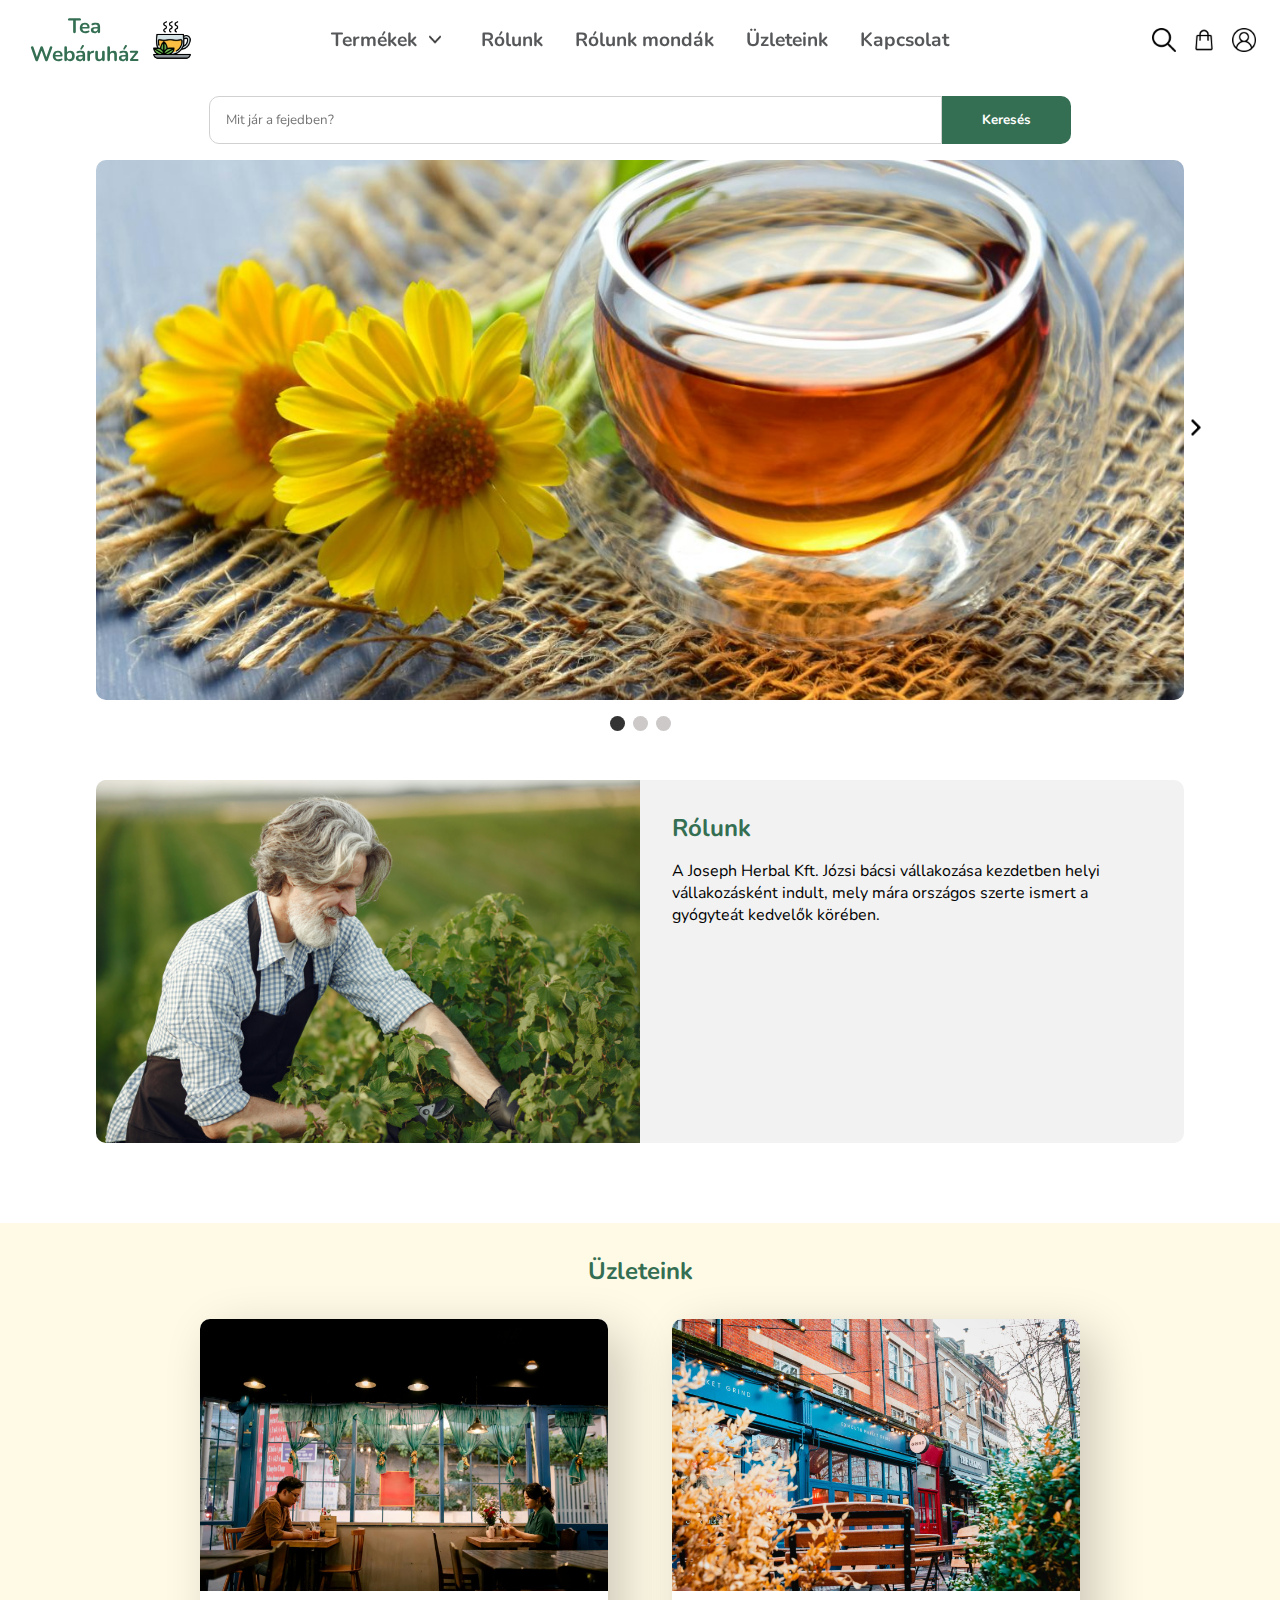
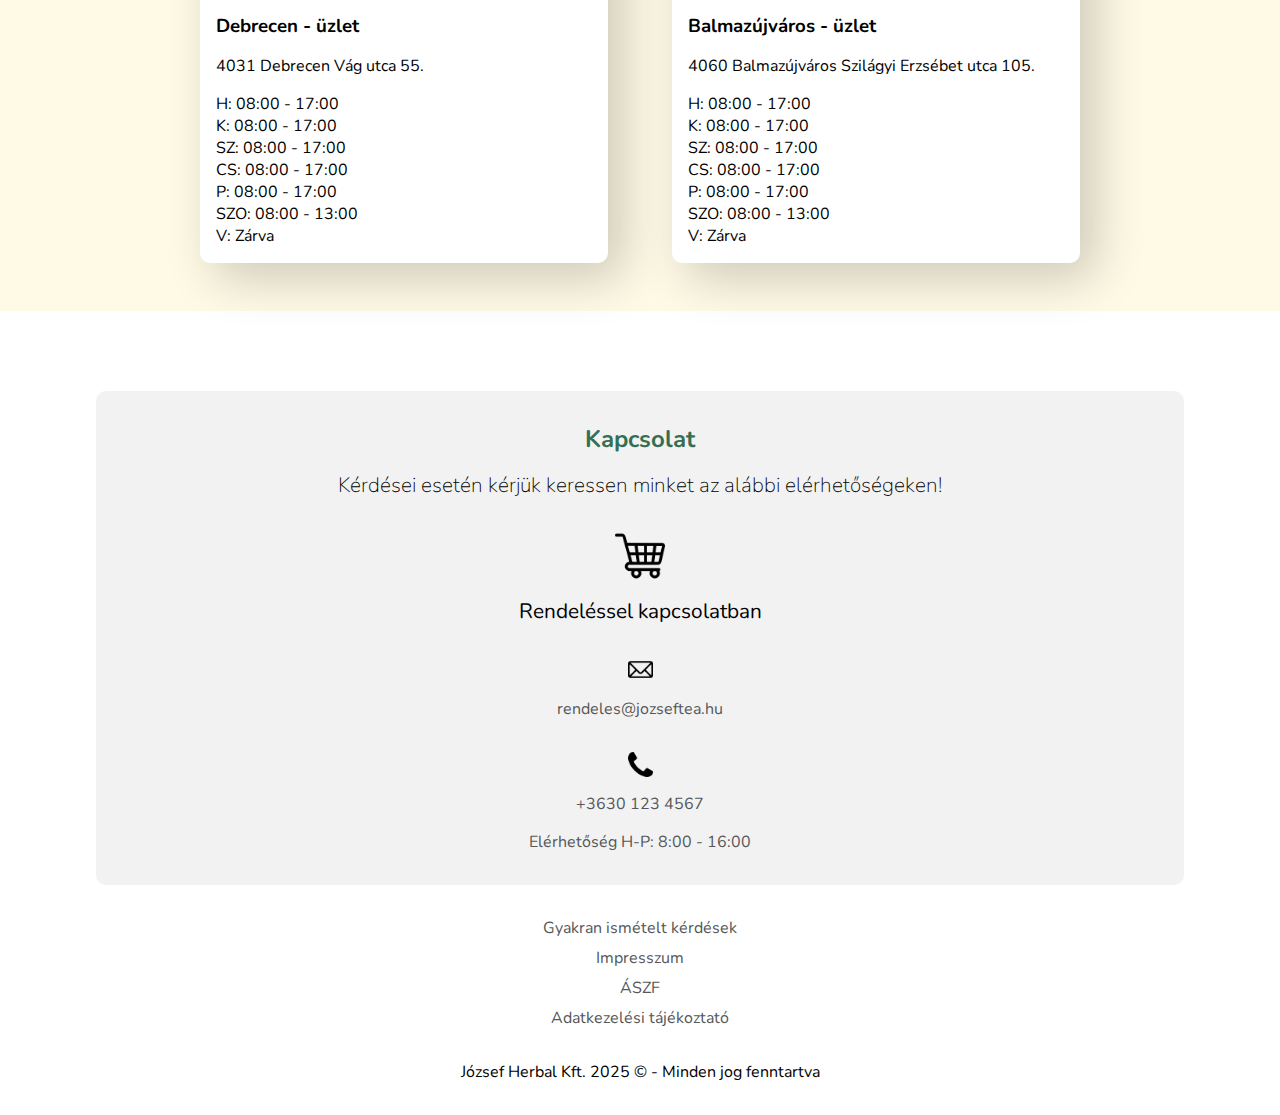
==== index.html @ 7788a8ea "nav.js módosítva és footer.js létrehozva" ====
<!DOCTYPE html>
<html lang="en">
<head>
    <meta charset="UTF-8">
    <meta name="viewport" content="width=device-width, initial-scale=1.0">
    <title>Tea Webáruház</title>
    <link rel="shortcut icon" href="./assets/icons/leaf.png" type="image/x-icon">
    <link rel="stylesheet" href="./style/config.css">
    <link rel="stylesheet" href="./style/home/home.css">
</head>
<body>
    <header id="header">
        <!--NAV BAR begins-->
        <nav class="navbar">    
        </nav>
        <!-- NAV BAR end-->
    </header>
    <main>
        
        <!--CAROUSEL 1-->
        <section class="carousel">
            <button class="carousel_button carousel_button-left is-hidden">
                <img src="./assets/icons/left-arrow.png" alt="">
            </button>
            <div class="carousel_track-container">
                <ul class="carousel_track">
                    <li class="carousel_slide current-slide">
                        <a href=""><img class="carousel_image" src="./assets/photos/Kamilla_tea.jpg" alt="Kamilla tea"></a>
                    </li>
                    <li class="carousel_slide">
                        <a href=""><img class="carousel_image" src="./assets/photos/Csipkebogyó_tea.jpg" alt=" Csipkebogyó tea"></a>
                    </li>
                    <li class="carousel_slide">
                        <a href=""><img class="carousel_image" src="./assets/photos/Rólunk.jpg" alt="Rólunk"></a>
                    </li>
                </ul>
            </div>
            <button class="carousel_button carousel_button-right ">
                <img src="./assets/icons/right-arrow.png" alt="">
            </button>
            <div class="carousel_indicator-container">
                <button class="carousel_indicator current-slide"></button>
                <button class="carousel_indicator"></button>
                <button class="carousel_indicator"></button>
            </div>
        </section>
        <!--ROLUNK-->
        <section class="about">
            <img class="about_image" src="./assets/photos/Józsi_bácsi.jpg" alt="Kép József bácsiról">
            <div class="paragraph-container">
                <h2 class="about_h2">Rólunk</h2>
                <p>A Joseph Herbal Kft. Józsi bácsi vállakozása kezdetben helyi vállakozásként
                            indult, mely mára országos szerte ismert a gyógyteát kedvelők körében. </p>
                
            </div>
        </section>
        <section class="shops-main-container">
            <h2 class="shops_title">Üzleteink</h2>
            <div class="shops-container">
                <article class="shop shop-Debrecen">
                    <div>
                    <img class="shop_photo" src="./assets/photos/Debreceni_üzlet.jpg" alt="debreceni üzlet">
                    </div>
                    <div class="shop_oppening-place--time-container">
                        <h3>Debrecen - üzlet</h3>
                        <p>4031 Debrecen Vág utca 55.</p>
                        <div>
                            <p>H: 08:00 - 17:00</p>
                            <p>K: 08:00 - 17:00</p>
                            <p>SZ: 08:00 - 17:00</p>
                            <p>CS: 08:00 - 17:00</p>
                            <p>P: 08:00 - 17:00</p>
                            <p>SZO: 08:00 - 13:00</p>
                            <p>V: Zárva</p>
                        </div>   
                    </div> 
                </article>
                <article class="shop shop-Balmazujvaros">
                    <div class="shop_photo-container">
                        <img class="shop_photo" src="./assets/photos/Balmazújvárosi_üzlet.jpg" alt="balmazújvárosi üzlet">
                    </div>
                    <div class="shop_oppening-place--time-container">
                        <h3>Balmazújváros - üzlet</h3>
                        <p>4060 Balmazújváros Szilágyi Erzsébet utca 105.</p>
                        <div>
                            <p>H: 08:00 - 17:00</p>
                            <p>K: 08:00 - 17:00</p>
                            <p>SZ: 08:00 - 17:00</p>
                            <p>CS: 08:00 - 17:00</p>
                            <p>P: 08:00 - 17:00</p>
                            <p>SZO: 08:00 - 13:00</p>
                            <p>V: Zárva</p>
                        </div>   
                    </div>
                </article>
            </div>
        </section>
    </main>
    <footer>
        <section class="contact">
            <div class="contact-box1">
                <h2>Kapcsolat</h2>
                <p>Kérdései esetén kérjük keressen minket az alábbi elérhetőségeken!</p>
            </div>
            <div class="contact-box2">
                <img class="shopping-cart" src="./assets/icons/shopping-cart2.png" alt="bevásárló kosár ikon">
                <p>Rendeléssel kapcsolatban</p>
            </div>
            <div class="contact-box3">
                <img class="mail" src="./assets/icons/mail.png" alt="boríték ikon">
                <a href="#">rendeles@jozseftea.hu</a>
            </div>
            <div class="contact-box4">
                <img class="phone" src=".//assets/icons/telephone.png" alt="telefon ikon">
                <a href="">+3630 123 4567</a>
                <p>Elérhetőség H-P: 8:00 - 16:00</p>
            </div>
        </section>
        <section class="contact2">
            <ul class="contact2_list">
                <li><a href="">Gyakran ismételt kérdések</a></li>
                <li><a href="">Impresszum</a></li>
                <li><a href="">ÁSZF</a></li>
                <li><a href="">Adatkezelési tájékoztató</a></li>
            </ul>
        </section>
        <p class="copyright">József Herbal Kft. 2025 &copy; - Minden jog fenntartva</p>
    </footer>
    <script src="./js/nav.js"></script>
    <script src="./js/crousel1.js"></script>
    <script></script>
</body>
</html>
---- style/config.css ----
:root {

--font-color-green: rgb(53,111,83);
--font-color-grey: rgb(85,87,89);
--font-color-darkgrey: rgb(51,51,51);
--font-color-white: rgb(255,255,255);


--background-color-green: rgb(53,111,83);
--background-color-white: rgb(255,255,255);
--background-color-lightgrey: rgb(242,242,242);
--background-color-darkgrey:rgb(51,51,51);
--background-color-vanilia:#fffae6;
--background-color-mobileUnderlay: rgb(0, 0, 0);

}

@font-face {
    font-family: Nunito;
    src: url(../assets/font/Nunito/Nunito-VariableFont_wght.ttf);
}

* {
    margin: 0;
    padding: 0;
    box-sizing: border-box;
    text-decoration: none;
    list-style: none; 
    font-family: Nunito;
    /* user-select: none; */
    text-wrap: pretty;

}

html {
    font-size: 16px;
}

h2 {
    padding: 1rem 0 0 1rem;
    color: var(--font-color-green);
}
---- style/home/home.css ----
@import 'header.css';
@import 'search.css';
@import 'carousel1.css';
@import 'about.css';
@import 'shops.css';
@import 'footer.css';
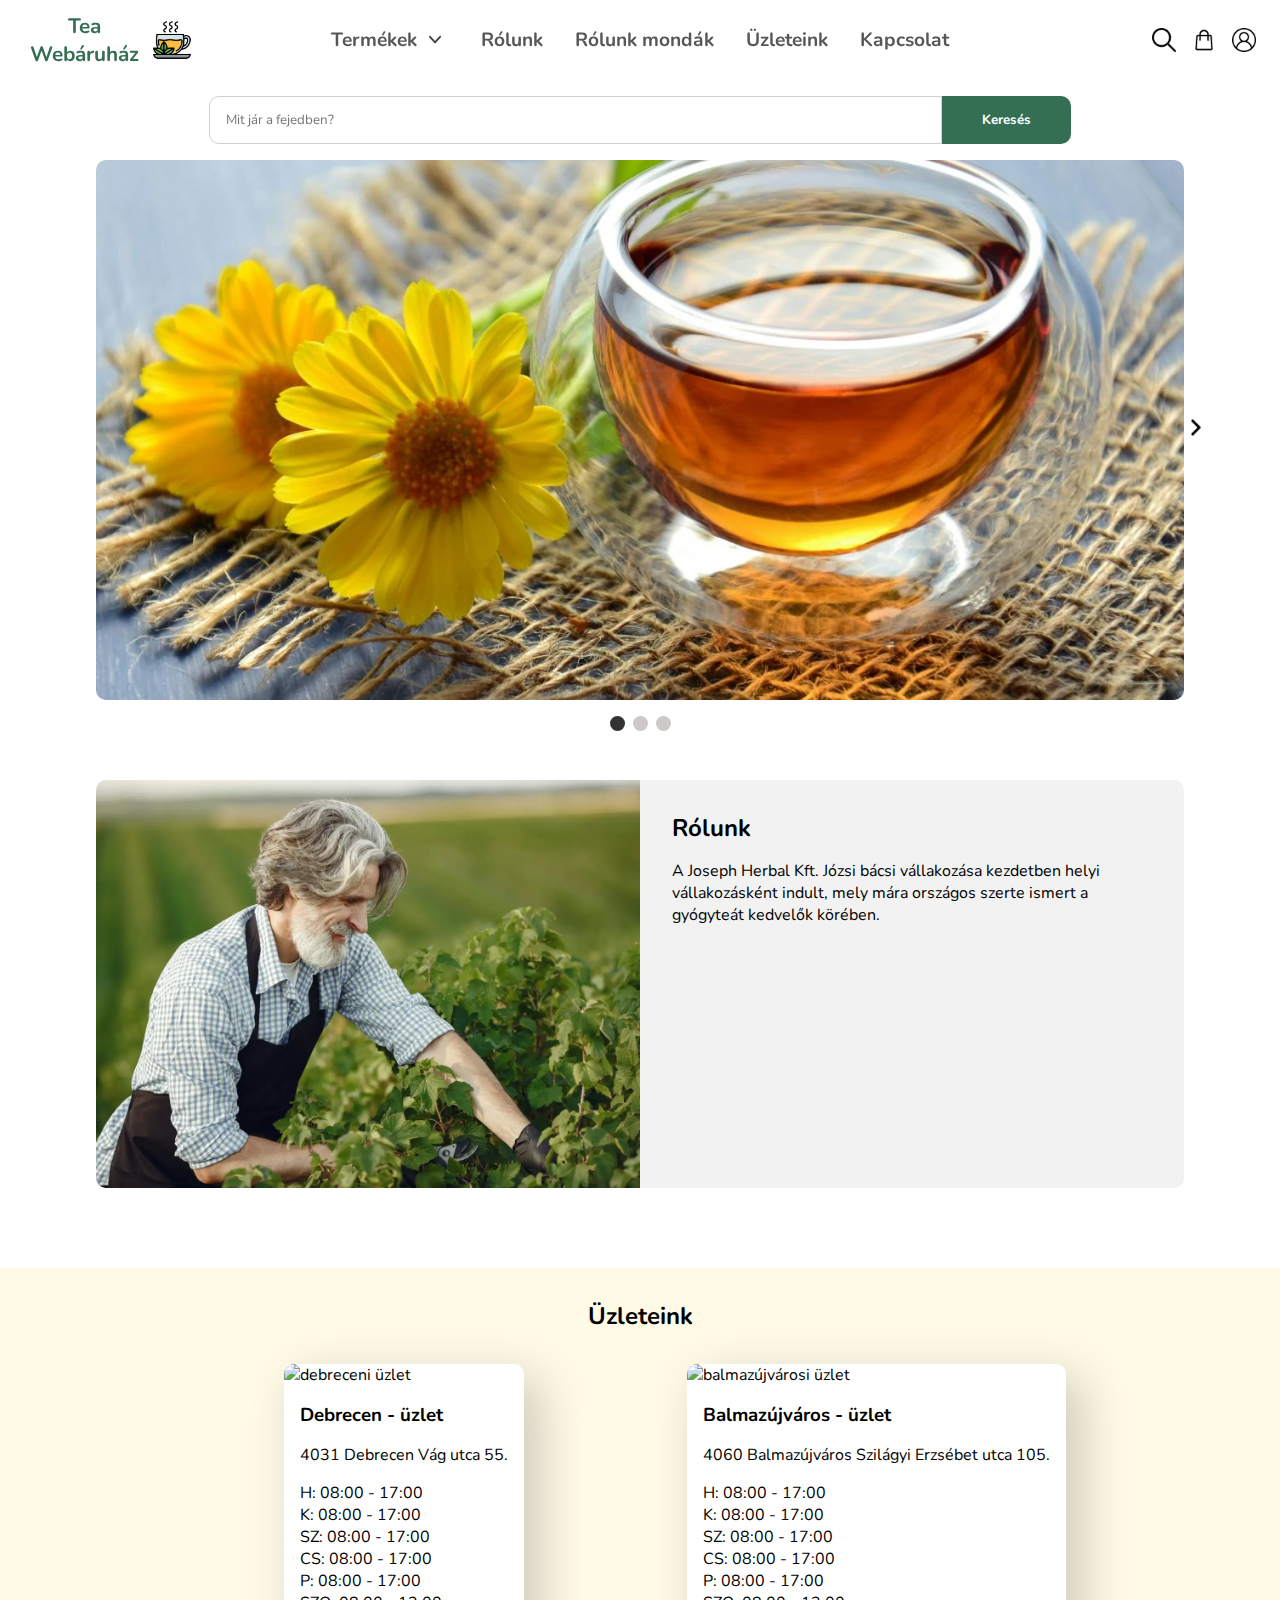
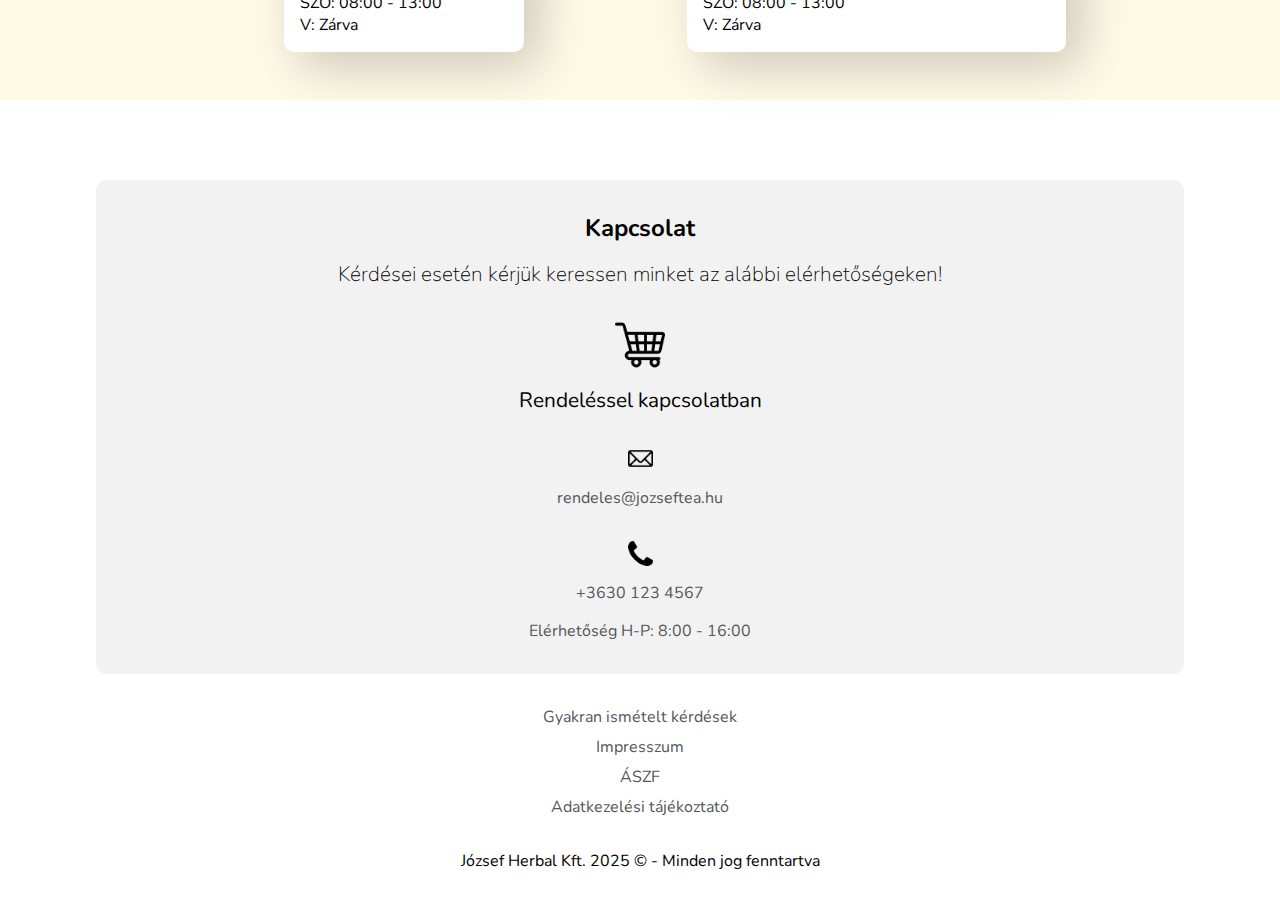
==== commit 3844d9c2: "webp képek importálva, inndex.html módosítva, product.js kommentek módosítva, product.html és produc" ====
--- a/index.html
+++ b/index.html
@@ -25,13 +25,13 @@
             <div class="carousel_track-container">
                 <ul class="carousel_track">
                     <li class="carousel_slide current-slide">
-                        <a href=""><img class="carousel_image" src="./assets/photos/Kamilla_tea.jpg" alt="Kamilla tea"></a>
+                        <a href="product.html"><img class="carousel_image" src="./assets/photos/Kamilla-tea/Kamilla_tea0.webp" alt="Kamilla tea"></a>
                     </li>
                     <li class="carousel_slide">
-                        <a href=""><img class="carousel_image" src="./assets/photos/Csipkebogyó_tea.jpg" alt=" Csipkebogyó tea"></a>
+                        <a href=""><img class="carousel_image" src="./assets/photos/Csipkebogyó_tea.webp" alt="Csipkebogyó tea"></a>
                     </li>
                     <li class="carousel_slide">
-                        <a href=""><img class="carousel_image" src="./assets/photos/Rólunk.jpg" alt="Rólunk"></a>
+                        <a href=""><img class="carousel_image" src="./assets/photos/Józsi_bácsi.webp" alt="Józsi bácsi tealevelet gyűjt"></a>
                     </li>
                 </ul>
             </div>
@@ -46,7 +46,7 @@
         </section>
         <!--ROLUNK-->
         <section class="about">
-            <img class="about_image" src="./assets/photos/Józsi_bácsi.jpg" alt="Kép József bácsiról">
+            <img class="about_image" src="./assets/photos/Józsi_bácsi.webp" alt="Kép Józsi bácsiról">
             <div class="paragraph-container">
                 <h2 class="about_h2">Rólunk</h2>
                 <p>A Joseph Herbal Kft. Józsi bácsi vállakozása kezdetben helyi vállakozásként
@@ -96,38 +96,11 @@
             </div>
         </section>
     </main>
-    <footer>
-        <section class="contact">
-            <div class="contact-box1">
-                <h2>Kapcsolat</h2>
-                <p>Kérdései esetén kérjük keressen minket az alábbi elérhetőségeken!</p>
-            </div>
-            <div class="contact-box2">
-                <img class="shopping-cart" src="./assets/icons/shopping-cart2.png" alt="bevásárló kosár ikon">
-                <p>Rendeléssel kapcsolatban</p>
-            </div>
-            <div class="contact-box3">
-                <img class="mail" src="./assets/icons/mail.png" alt="boríték ikon">
-                <a href="#">rendeles@jozseftea.hu</a>
-            </div>
-            <div class="contact-box4">
-                <img class="phone" src=".//assets/icons/telephone.png" alt="telefon ikon">
-                <a href="">+3630 123 4567</a>
-                <p>Elérhetőség H-P: 8:00 - 16:00</p>
-            </div>
-        </section>
-        <section class="contact2">
-            <ul class="contact2_list">
-                <li><a href="">Gyakran ismételt kérdések</a></li>
-                <li><a href="">Impresszum</a></li>
-                <li><a href="">ÁSZF</a></li>
-                <li><a href="">Adatkezelési tájékoztató</a></li>
-            </ul>
-        </section>
-        <p class="copyright">József Herbal Kft. 2025 &copy; - Minden jog fenntartva</p>
+    <footer class="footer">
     </footer>
     <script src="./js/nav.js"></script>
     <script src="./js/crousel1.js"></script>
-    <script></script>
+    <script src="./js/footer.js"></script>
+    
 </body>
 </html>--- a/style/config.css
+++ b/style/config.css
@@ -7,8 +7,11 @@
 
 
 --background-color-green: rgb(53,111,83);
+--background-color-lightgreen: hsl(151, 35%, 90%);
+--background-color-lightgreen-btn: hsl(151, 35%, 50%);
 --background-color-white: rgb(255,255,255);
 --background-color-lightgrey: rgb(242,242,242);
+--background-color-lightgrey2: hsl(0, 0%, 90%);
 --background-color-darkgrey:rgb(51,51,51);
 --background-color-vanilia:#fffae6;
 --background-color-mobileUnderlay: rgb(0, 0, 0);
@@ -36,7 +39,3 @@
     font-size: 16px;
 }
 
-h2 {
-    padding: 1rem 0 0 1rem;
-    color: var(--font-color-green);
-}--- a/style/home/home.css
+++ b/style/home/home.css
@@ -1,5 +1,4 @@
 @import 'header.css';
-@import 'search.css';
 @import 'carousel1.css';
 @import 'about.css';
 @import 'shops.css';
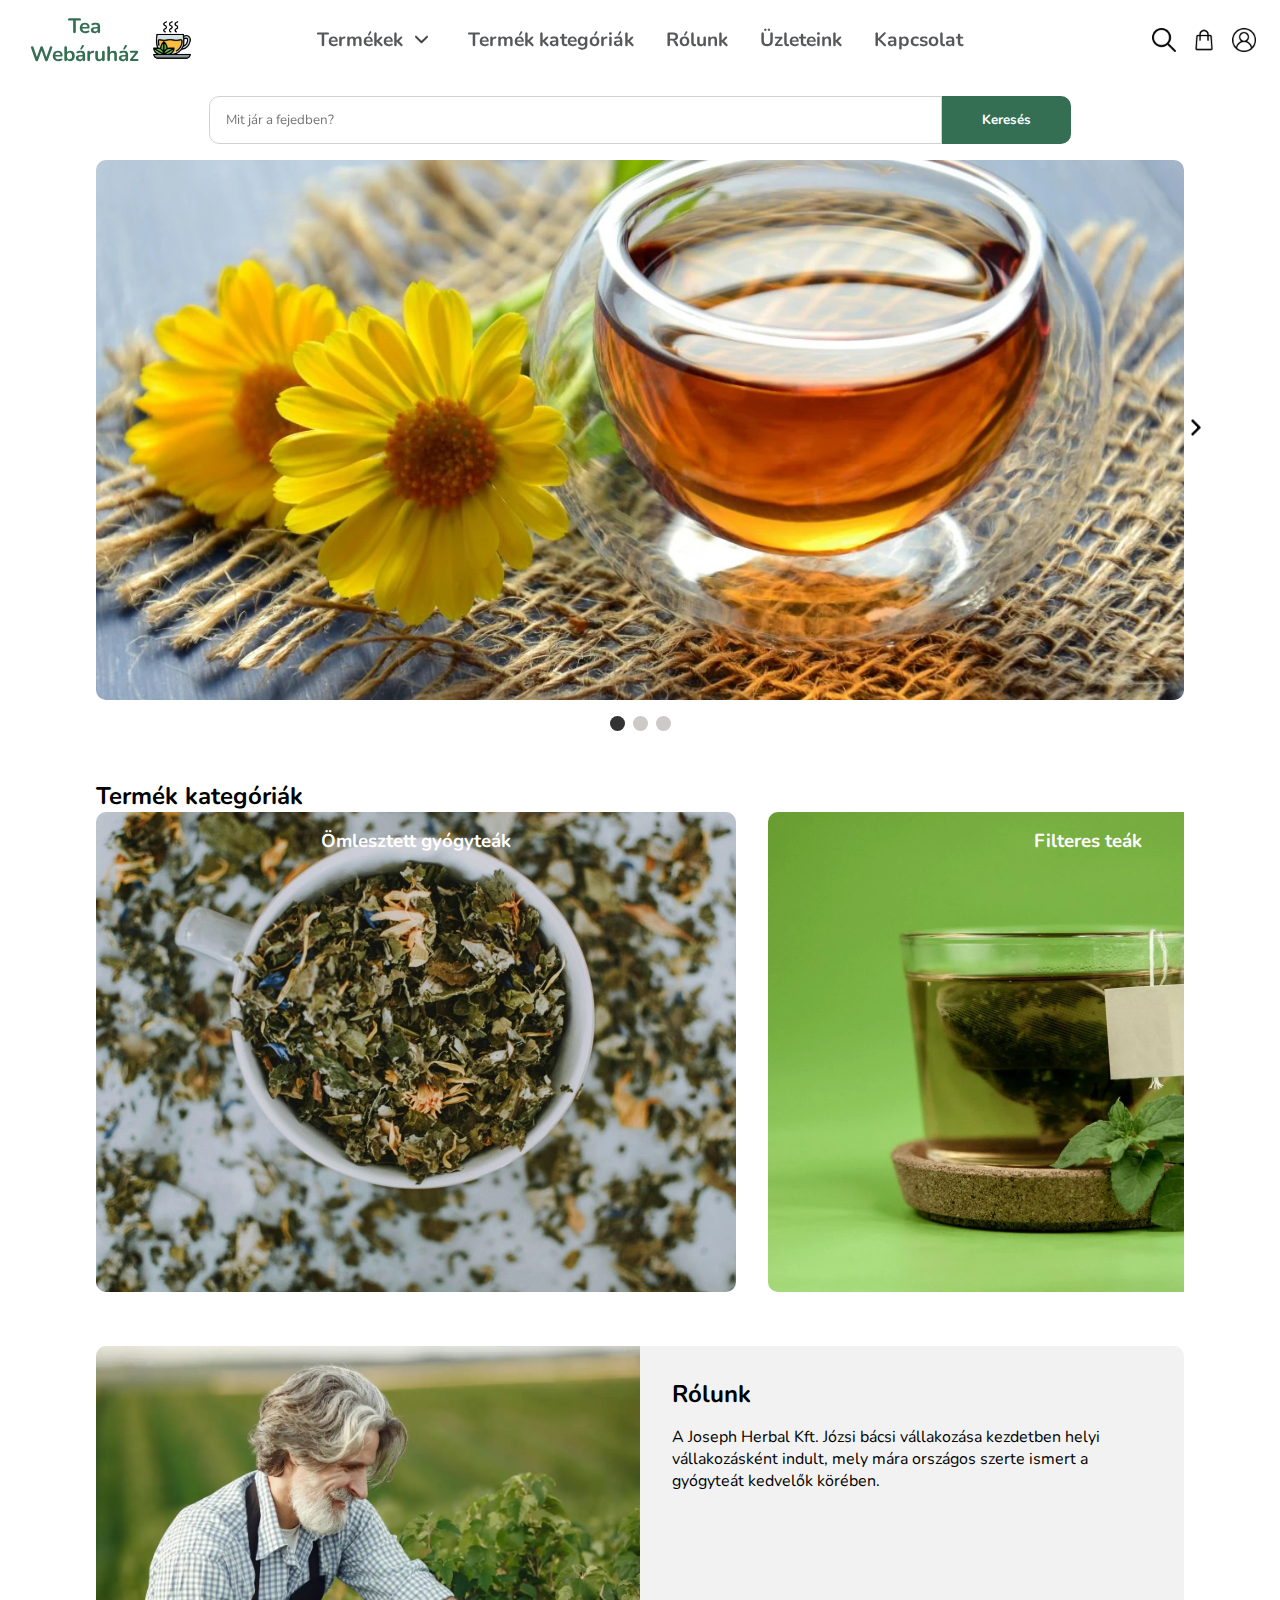
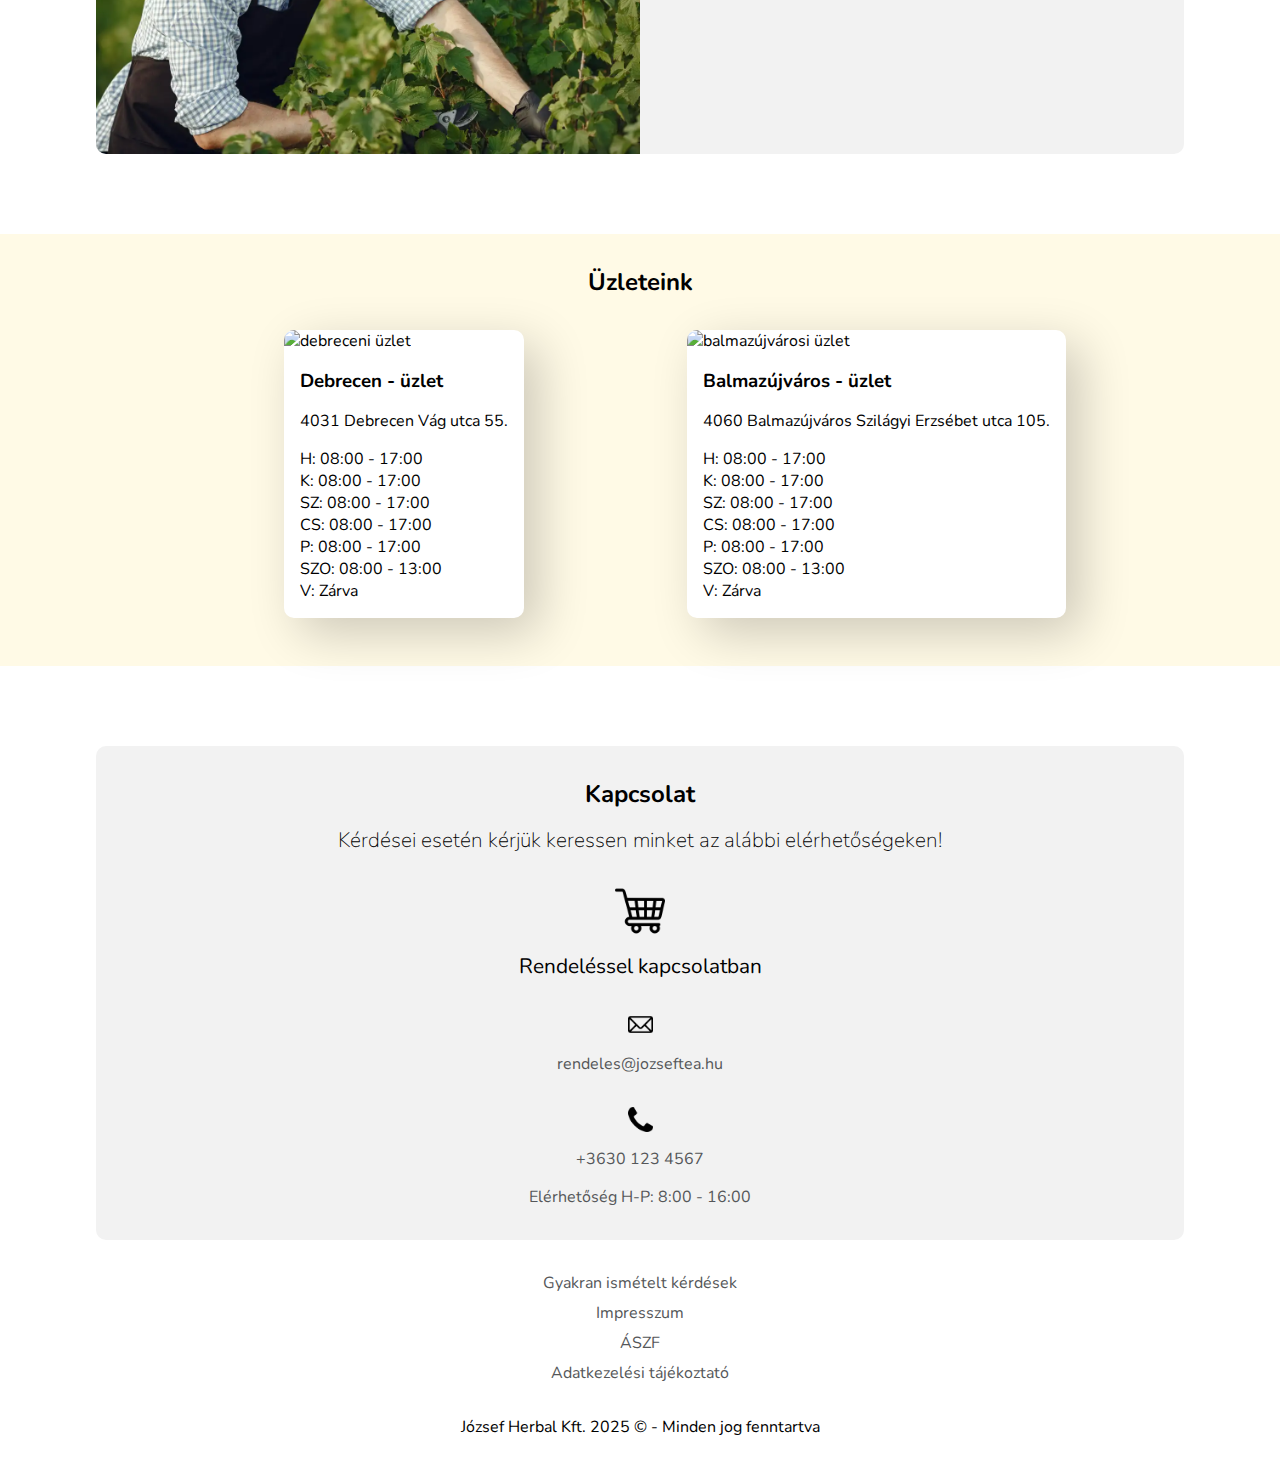
==== commit 28b317f3: "carousel2 hozzáadva az új képek inde.html, nav.js categories.css és home.css módosítva" ====
--- a/index.html
+++ b/index.html
@@ -9,15 +9,16 @@
     <link rel="stylesheet" href="./style/home/home.css">
 </head>
 <body>
+    <!--FEJLÉC-->
     <header id="header">
         <!--NAV BAR begins-->
         <nav class="navbar">    
         </nav>
         <!-- NAV BAR end-->
     </header>
+    <!--MAIN-->
     <main>
-        
-        <!--CAROUSEL 1-->
+        <!--TERMÉKEK CAROUSEL 1-->
         <section class="carousel">
             <button class="carousel_button carousel_button-left is-hidden">
                 <img src="./assets/icons/left-arrow.png" alt="">
@@ -44,6 +45,24 @@
                 <button class="carousel_indicator"></button>
             </div>
         </section>
+        <!--TERMÉK KATEGÓRIÁK CAROUSEL2-->
+        <section class="product-categories">
+            <h2 class="product-categories_h2">Termék kategóriák</h2>
+            <div class="product-category-container">
+                <div class="product-category">
+                    <h3>Ömlesztett gyógyteák</h3>
+                    <img src="./assets/photos/Ömlesztett_gyógyteák.webp" alt="Ömlesztett gyógyteák">
+                </div>
+                <div class="product-category">
+                    <h3>Filteres teák</h3>
+                    <img src="./assets/photos/Filteres_teák.webp" alt="Filteres teák">
+                </div>
+                <div class="product-category">
+                    <h3>Élvezeti teák</h3>
+                    <img src="./assets/photos/Élvezeti_teák.webp" alt="Élvezeti teák">
+                </div>
+            </div>
+        </section>
         <!--ROLUNK-->
         <section class="about">
             <img class="about_image" src="./assets/photos/Józsi_bácsi.webp" alt="Kép Józsi bácsiról">
@@ -51,7 +70,6 @@
                 <h2 class="about_h2">Rólunk</h2>
                 <p>A Joseph Herbal Kft. Józsi bácsi vállakozása kezdetben helyi vállakozásként
                             indult, mely mára országos szerte ismert a gyógyteát kedvelők körében. </p>
-                
             </div>
         </section>
         <section class="shops-main-container">
@@ -96,6 +114,7 @@
             </div>
         </section>
     </main>
+    <!--LÁBLÉC-->
     <footer class="footer">
     </footer>
     <script src="./js/nav.js"></script>
--- a/style/config.css
+++ b/style/config.css
@@ -4,7 +4,6 @@
 --font-color-grey: rgb(85,87,89);
 --font-color-darkgrey: rgb(51,51,51);
 --font-color-white: rgb(255,255,255);
-
 
 --background-color-green: rgb(53,111,83);
 --background-color-lightgreen: hsl(151, 35%, 90%);
@@ -15,8 +14,9 @@
 --background-color-darkgrey:rgb(51,51,51);
 --background-color-vanilia:#fffae6;
 --background-color-mobileUnderlay: rgb(0, 0, 0);
+}
 
-}
+
 
 @font-face {
     font-family: Nunito;
@@ -30,12 +30,12 @@
     text-decoration: none;
     list-style: none; 
     font-family: Nunito;
-    /* user-select: none; */
     text-wrap: pretty;
 
 }
 
 html {
     font-size: 16px;
+    scroll-behavior: smooth;
 }
 
--- a/style/home/home.css
+++ b/style/home/home.css
@@ -1,5 +1,6 @@
 @import 'header.css';
 @import 'carousel1.css';
+@import 'categories.css';
 @import 'about.css';
 @import 'shops.css';
 @import 'footer.css';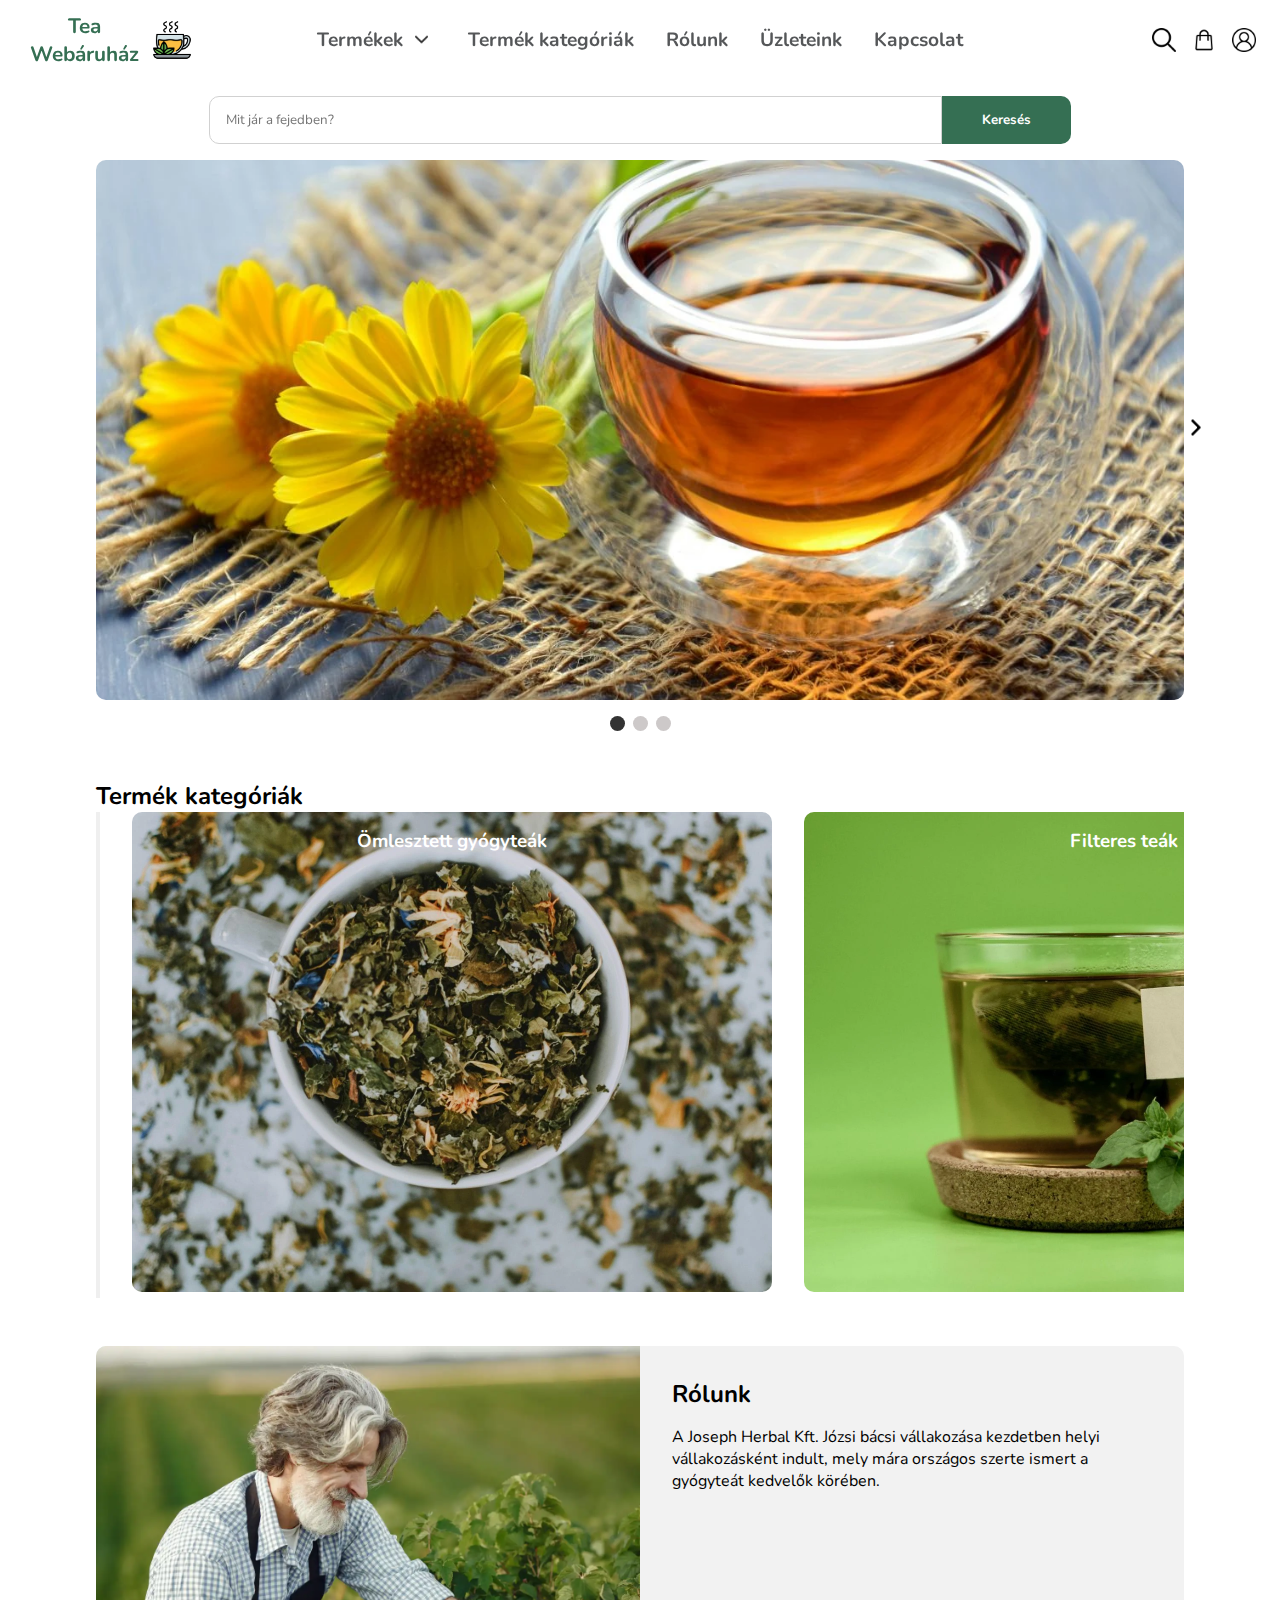
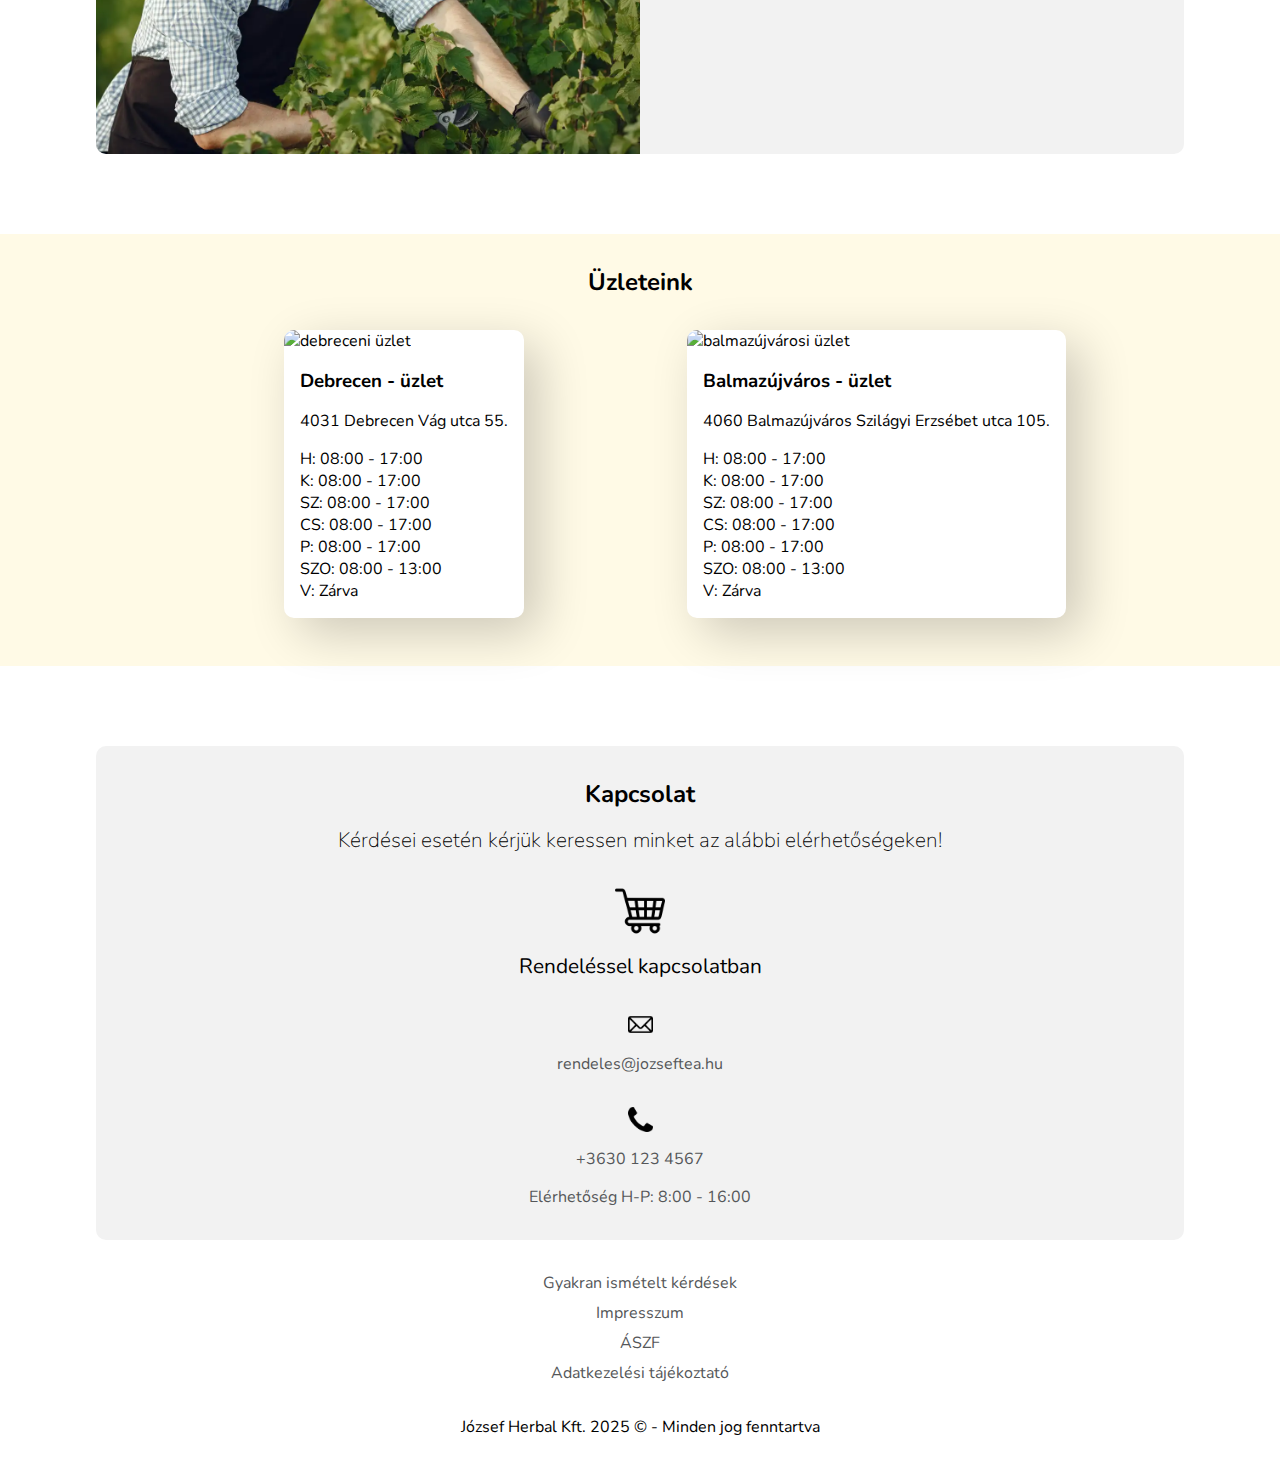
==== commit fa7e6a34: "carousel1 módosítva html és css-ben" ====
--- a/index.html
+++ b/index.html
@@ -20,7 +20,7 @@
     <main>
         <!--TERMÉKEK CAROUSEL 1-->
         <section class="carousel">
-            <button class="carousel_button carousel_button-left is-hidden">
+            <button class="carousel1_button carousel1_button-left is-hidden">
                 <img src="./assets/icons/left-arrow.png" alt="">
             </button>
             <div class="carousel_track-container">
@@ -36,7 +36,7 @@
                     </li>
                 </ul>
             </div>
-            <button class="carousel_button carousel_button-right ">
+            <button class="carousel1_button carousel1_button-right ">
                 <img src="./assets/icons/right-arrow.png" alt="">
             </button>
             <div class="carousel_indicator-container">
@@ -49,6 +49,7 @@
         <section class="product-categories">
             <h2 class="product-categories_h2">Termék kategóriák</h2>
             <div class="product-category-container">
+                <button class=""></button>
                 <div class="product-category">
                     <h3>Ömlesztett gyógyteák</h3>
                     <img src="./assets/photos/Ömlesztett_gyógyteák.webp" alt="Ömlesztett gyógyteák">
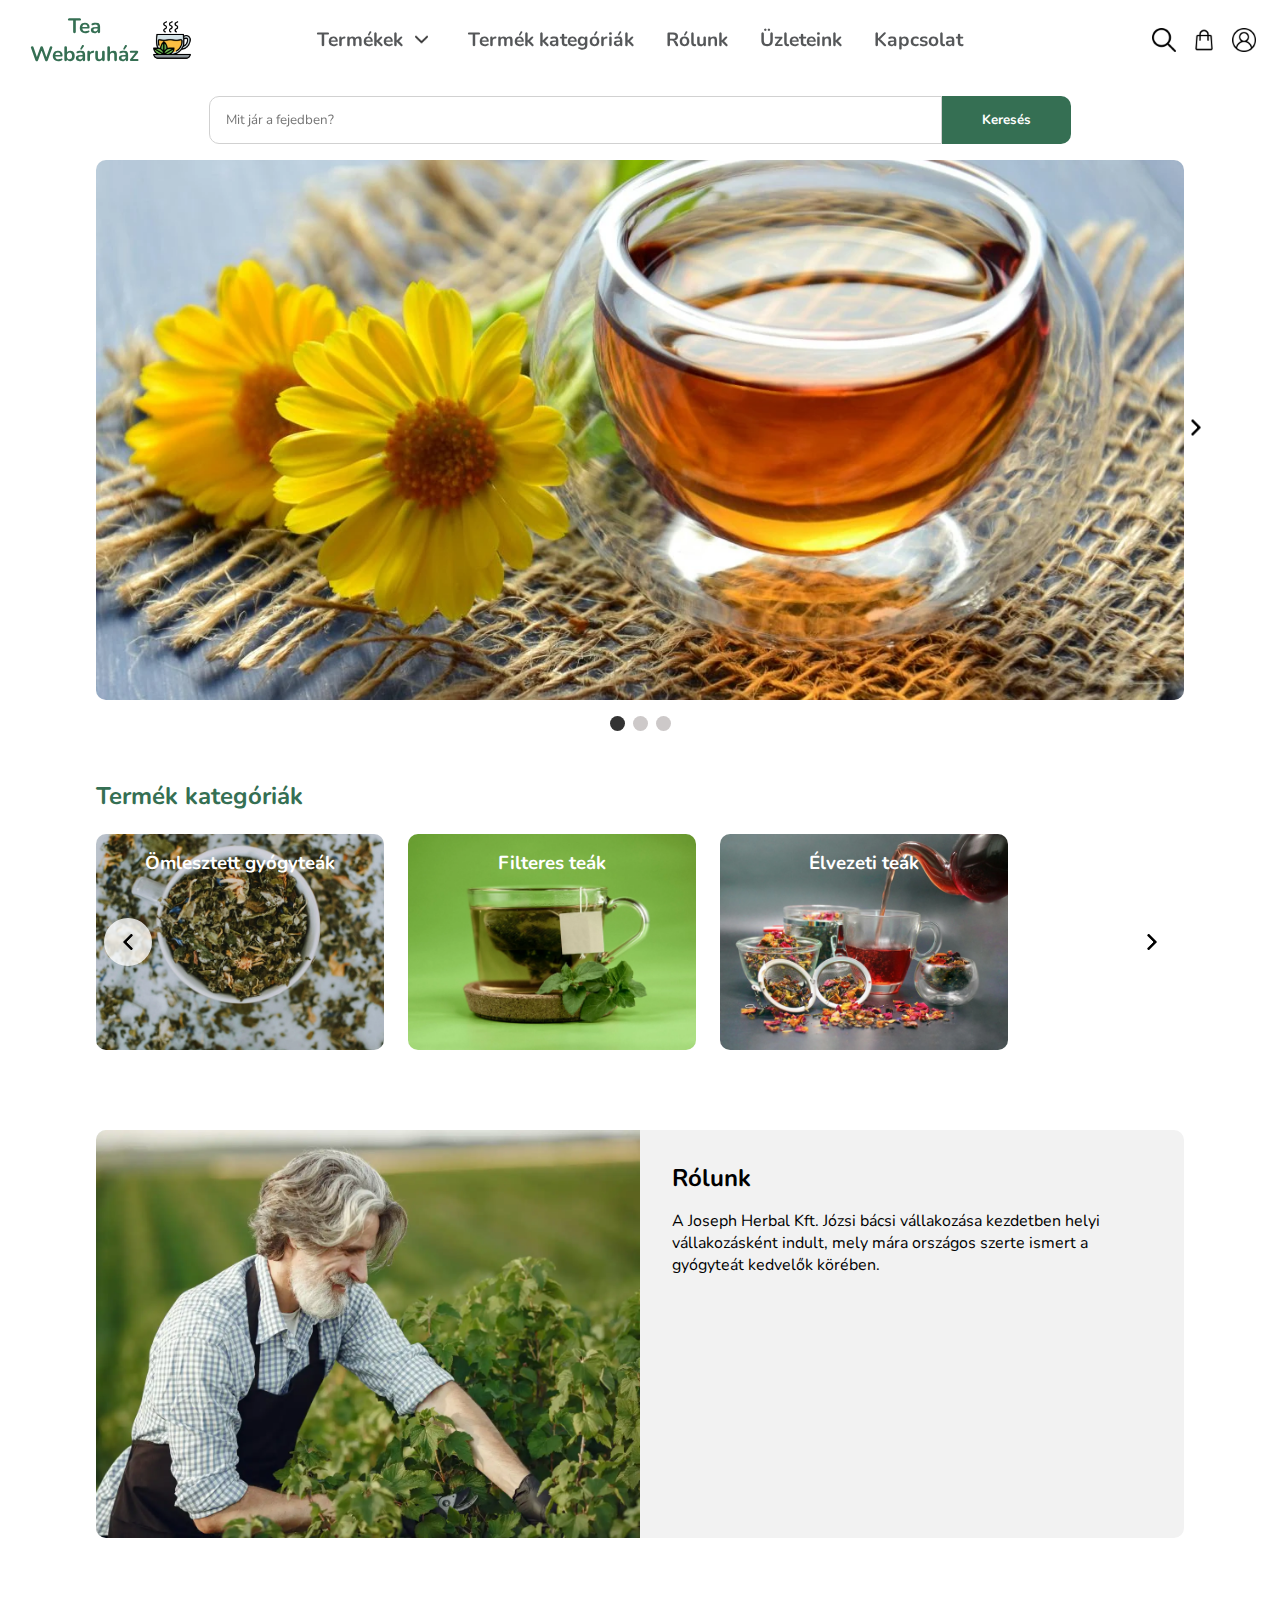
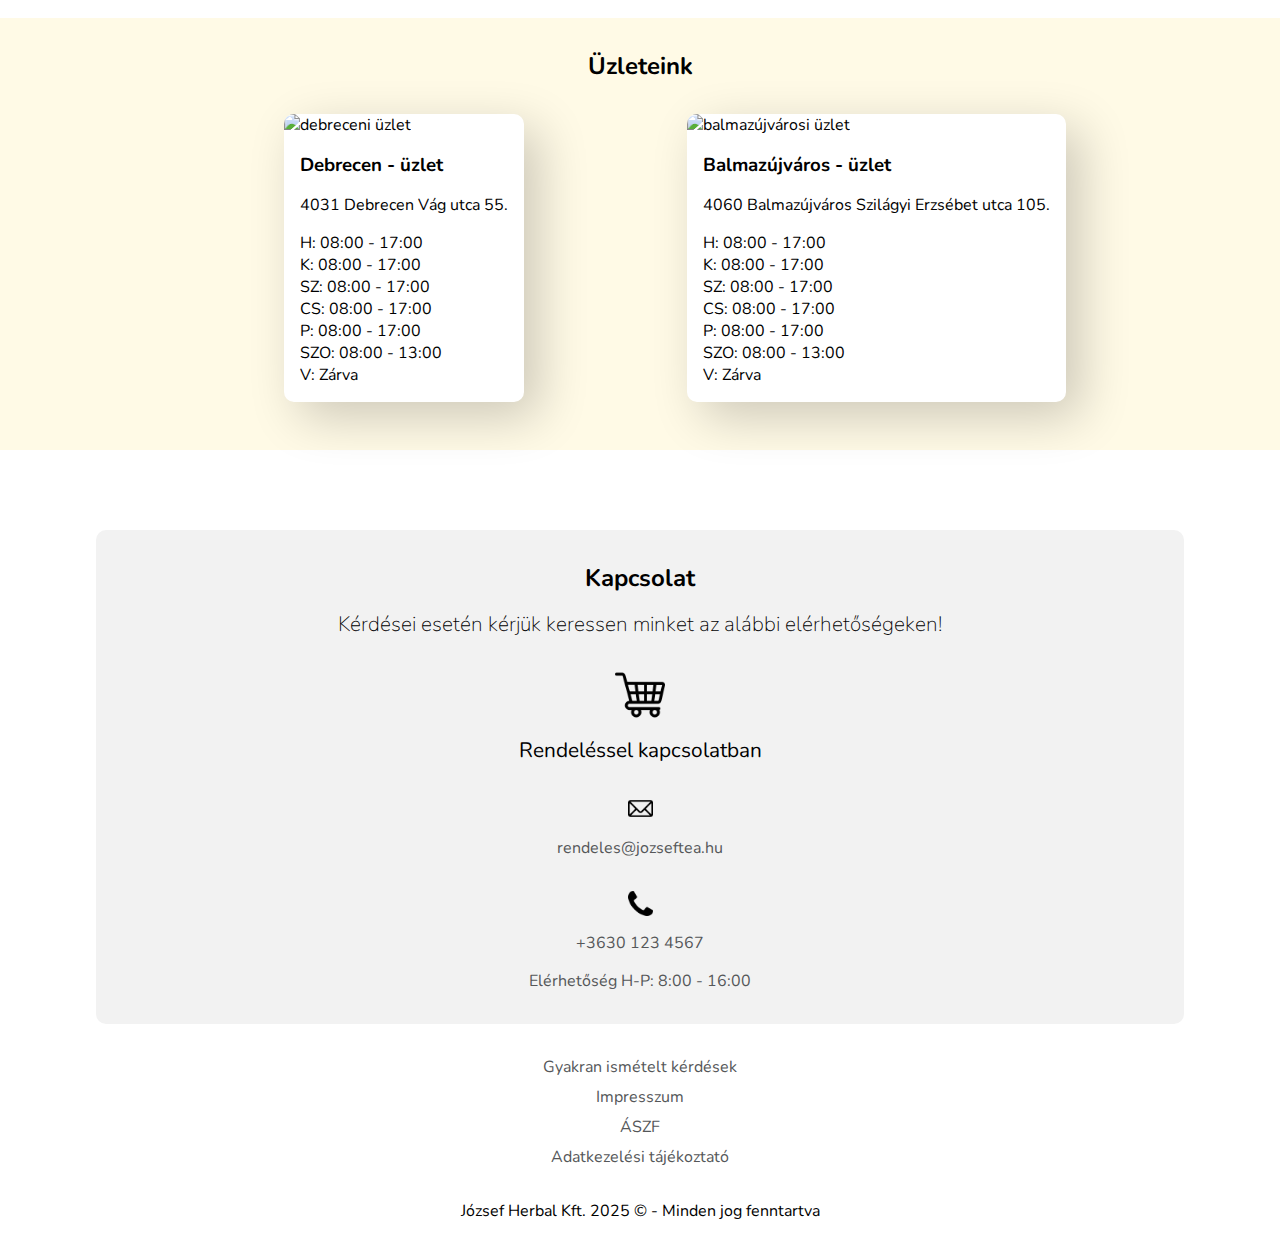
==== commit 03936f0f: "categories.css módisítva" ====
--- a/index.html
+++ b/index.html
@@ -46,22 +46,31 @@
             </div>
         </section>
         <!--TERMÉK KATEGÓRIÁK CAROUSEL2-->
-        <section class="product-categories">
+        <section class="product-categories_carousel">
             <h2 class="product-categories_h2">Termék kategóriák</h2>
-            <div class="product-category-container">
-                <button class=""></button>
-                <div class="product-category">
-                    <h3>Ömlesztett gyógyteák</h3>
-                    <img src="./assets/photos/Ömlesztett_gyógyteák.webp" alt="Ömlesztett gyógyteák">
-                </div>
-                <div class="product-category">
-                    <h3>Filteres teák</h3>
-                    <img src="./assets/photos/Filteres_teák.webp" alt="Filteres teák">
-                </div>
-                <div class="product-category">
-                    <h3>Élvezeti teák</h3>
-                    <img src="./assets/photos/Élvezeti_teák.webp" alt="Élvezeti teák">
-                </div>
+            <div class="product-categories_main-container">
+                <button class="carousel2_button carousel2_button-left">
+                    <img src="./assets/icons/left-arrow.png" alt="">
+                </button>
+
+                <ul class="product-categories">
+                    <li class="product-category">
+                        <h3>Ömlesztett gyógyteák</h3>
+                        <img src="./assets/photos/Ömlesztett_gyógyteák.webp" alt="Ömlesztett gyógyteák">
+                    </li>
+                    <li class="product-category">
+                        <h3>Filteres teák</h3>
+                        <img src="./assets/photos/Filteres_teák.webp" alt="Filteres teák">
+                    </li>
+                    <li class="product-category">
+                        <h3>Élvezeti teák</h3>
+                        <img src="./assets/photos/Élvezeti_teák.webp" alt="Élvezeti teák">
+                    </li>
+                </ul>
+
+                <button class="carousel2_button carousel2_button-right">
+                    <img src="./assets/icons/right-arrow.png" alt="">
+                </button>
             </div>
         </section>
         <!--ROLUNK-->
@@ -121,6 +130,7 @@
     <script src="./js/nav.js"></script>
     <script src="./js/crousel1.js"></script>
     <script src="./js/footer.js"></script>
+    <script src="./js/categories.js"></script>
     
 </body>
 </html>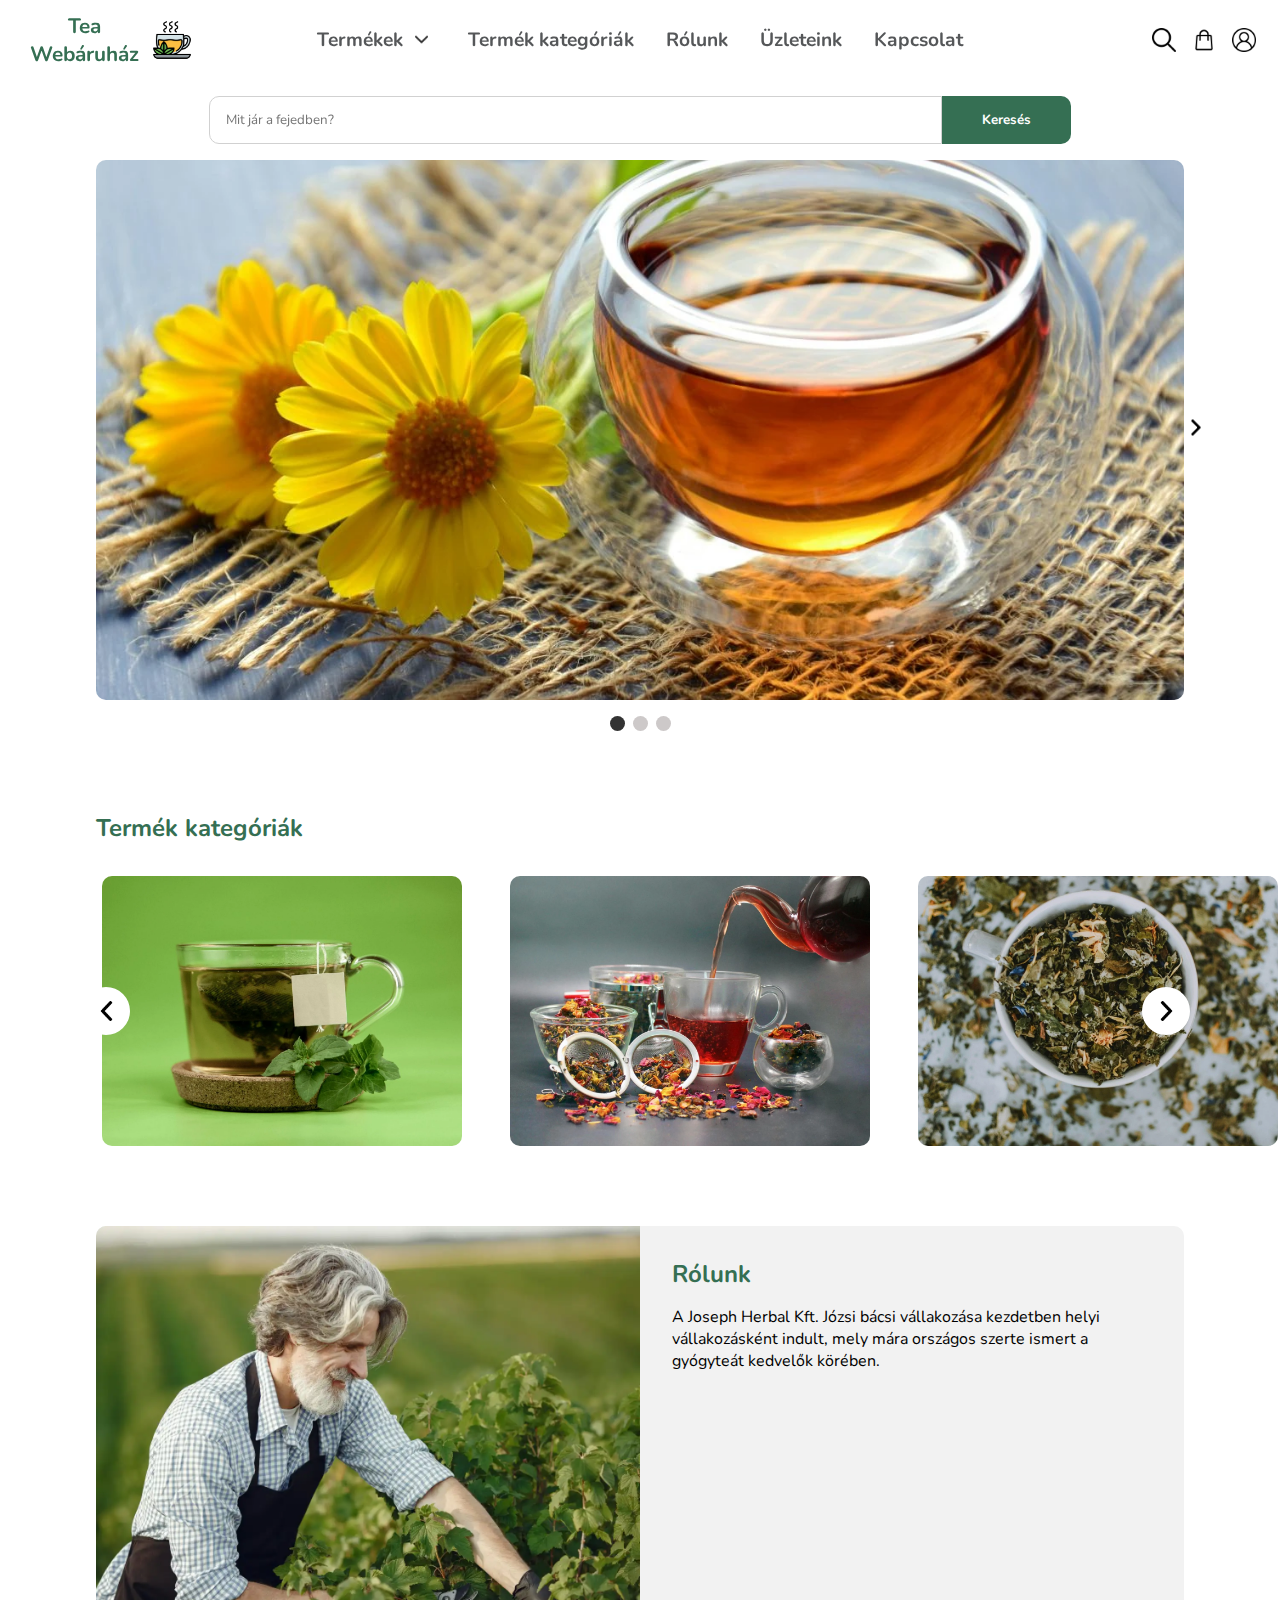
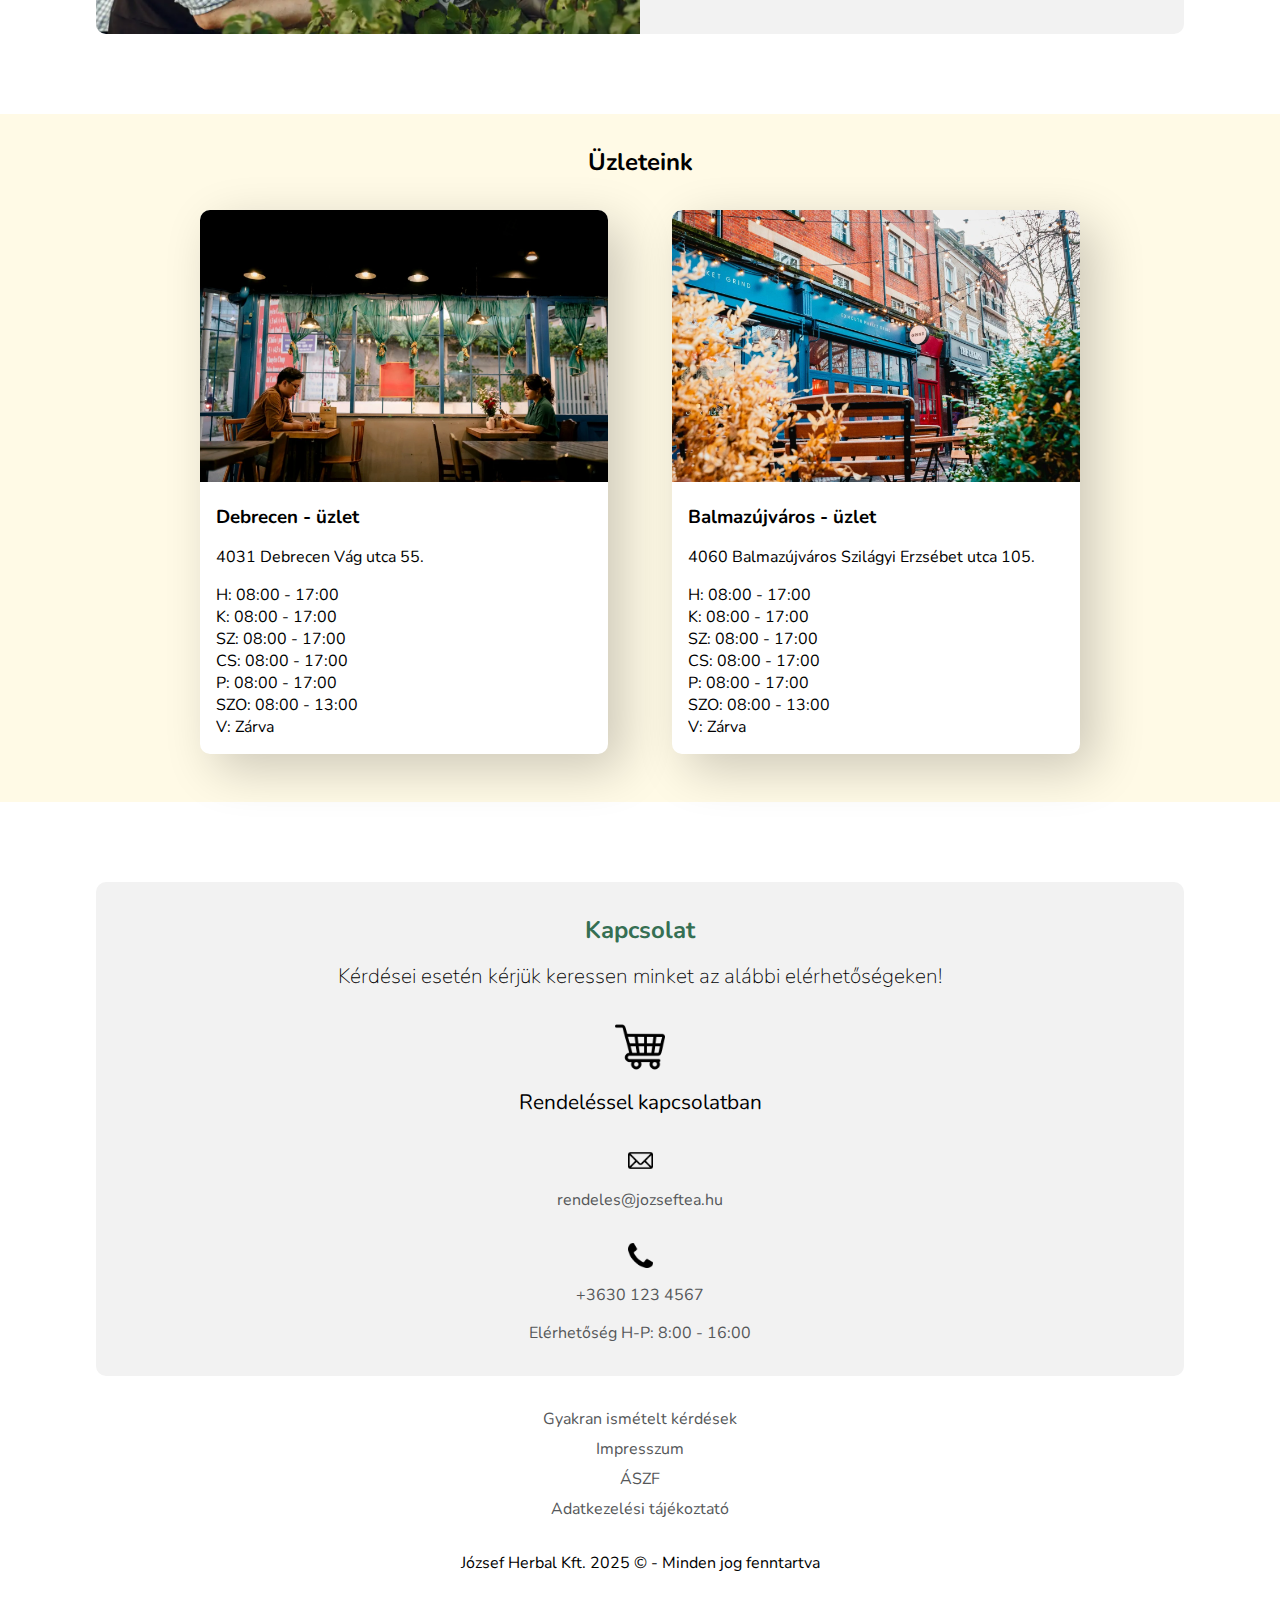
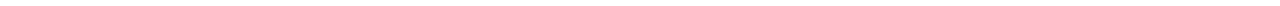
==== commit c1903d7b: "carousel2.css létrehozva és módosítva, carousel.css h2, footre.css h2 és home.css h2 elemei módosítv" ====
--- a/index.html
+++ b/index.html
@@ -9,6 +9,7 @@
     <link rel="stylesheet" href="./style/home/home.css">
 </head>
 <body>
+
     <!--FEJLÉC-->
     <header id="header">
         <!--NAV BAR begins-->
@@ -16,6 +17,7 @@
         </nav>
         <!-- NAV BAR end-->
     </header>
+
     <!--MAIN-->
     <main>
         <!--TERMÉKEK CAROUSEL 1-->
@@ -45,34 +47,31 @@
                 <button class="carousel_indicator"></button>
             </div>
         </section>
+
         <!--TERMÉK KATEGÓRIÁK CAROUSEL2-->
-        <section class="product-categories_carousel">
-            <h2 class="product-categories_h2">Termék kategóriák</h2>
-            <div class="product-categories_main-container">
-                <button class="carousel2_button carousel2_button-left">
-                    <img src="./assets/icons/left-arrow.png" alt="">
-                </button>
-
-                <ul class="product-categories">
-                    <li class="product-category">
-                        <h3>Ömlesztett gyógyteák</h3>
-                        <img src="./assets/photos/Ömlesztett_gyógyteák.webp" alt="Ömlesztett gyógyteák">
+        <h2 class="carousel2_title">Termék kategóriák</h2>
+        <section class="carousel2">
+            <button class="carousel2_button carousel2_button-left is-hidden">
+                <img src="./assets/icons/left-arrow.png" alt="">
+            </button>
+            <div class="carousel2_track-container">
+                <ul class="carousel2_track">
+                    <li class="carousel2_slide current-slide">
+                        <a href="product.html"><img class="carousel2_image" src="./assets/photos/Filteres_teák.webp" alt="Filteres teák"></a>
                     </li>
-                    <li class="product-category">
-                        <h3>Filteres teák</h3>
-                        <img src="./assets/photos/Filteres_teák.webp" alt="Filteres teák">
+                    <li class="carousel2_slide">
+                        <a href=""><img class="carousel2_image" src="./assets/photos/Élvezeti_teák.webp" alt="Élvezeti teák"></a>
                     </li>
-                    <li class="product-category">
-                        <h3>Élvezeti teák</h3>
-                        <img src="./assets/photos/Élvezeti_teák.webp" alt="Élvezeti teák">
+                    <li class="carousel2_slide">
+                        <a href=""><img class="carousel2_image" src="./assets/photos/Ömlesztett_gyógyteák.webp" alt="Ömlesztett gyógyteák"></a>
                     </li>
                 </ul>
+            </div>
+            <button class="carousel2_button carousel2_button-right ">
+                <img src="./assets/icons/right-arrow.png" alt="">
+            </button>
+        </section>
 
-                <button class="carousel2_button carousel2_button-right">
-                    <img src="./assets/icons/right-arrow.png" alt="">
-                </button>
-            </div>
-        </section>
         <!--ROLUNK-->
         <section class="about">
             <img class="about_image" src="./assets/photos/Józsi_bácsi.webp" alt="Kép Józsi bácsiról">
@@ -82,12 +81,14 @@
                             indult, mely mára országos szerte ismert a gyógyteát kedvelők körében. </p>
             </div>
         </section>
+
+        <!--Üzletek-->
         <section class="shops-main-container">
             <h2 class="shops_title">Üzleteink</h2>
             <div class="shops-container">
                 <article class="shop shop-Debrecen">
                     <div>
-                    <img class="shop_photo" src="./assets/photos/Debreceni_üzlet.jpg" alt="debreceni üzlet">
+                    <img class="shop_photo" src="./assets/photos/Debreceni_üzlet.webp" alt="debreceni üzlet">
                     </div>
                     <div class="shop_oppening-place--time-container">
                         <h3>Debrecen - üzlet</h3>
@@ -105,7 +106,7 @@
                 </article>
                 <article class="shop shop-Balmazujvaros">
                     <div class="shop_photo-container">
-                        <img class="shop_photo" src="./assets/photos/Balmazújvárosi_üzlet.jpg" alt="balmazújvárosi üzlet">
+                        <img class="shop_photo" src="./assets/photos/Balmazújvárosi_üzlet.webp" alt="balmazújvárosi üzlet">
                     </div>
                     <div class="shop_oppening-place--time-container">
                         <h3>Balmazújváros - üzlet</h3>
@@ -124,13 +125,14 @@
             </div>
         </section>
     </main>
+
     <!--LÁBLÉC-->
     <footer class="footer">
     </footer>
     <script src="./js/nav.js"></script>
     <script src="./js/crousel1.js"></script>
     <script src="./js/footer.js"></script>
-    <script src="./js/categories.js"></script>
+    <script src="./js/carousel2.js"></script>
     
 </body>
 </html>--- a/style/home/home.css
+++ b/style/home/home.css
@@ -1,6 +1,6 @@
 @import 'header.css';
 @import 'carousel1.css';
-@import 'categories.css';
+@import 'carousel2.css';
 @import 'about.css';
 @import 'shops.css';
 @import 'footer.css';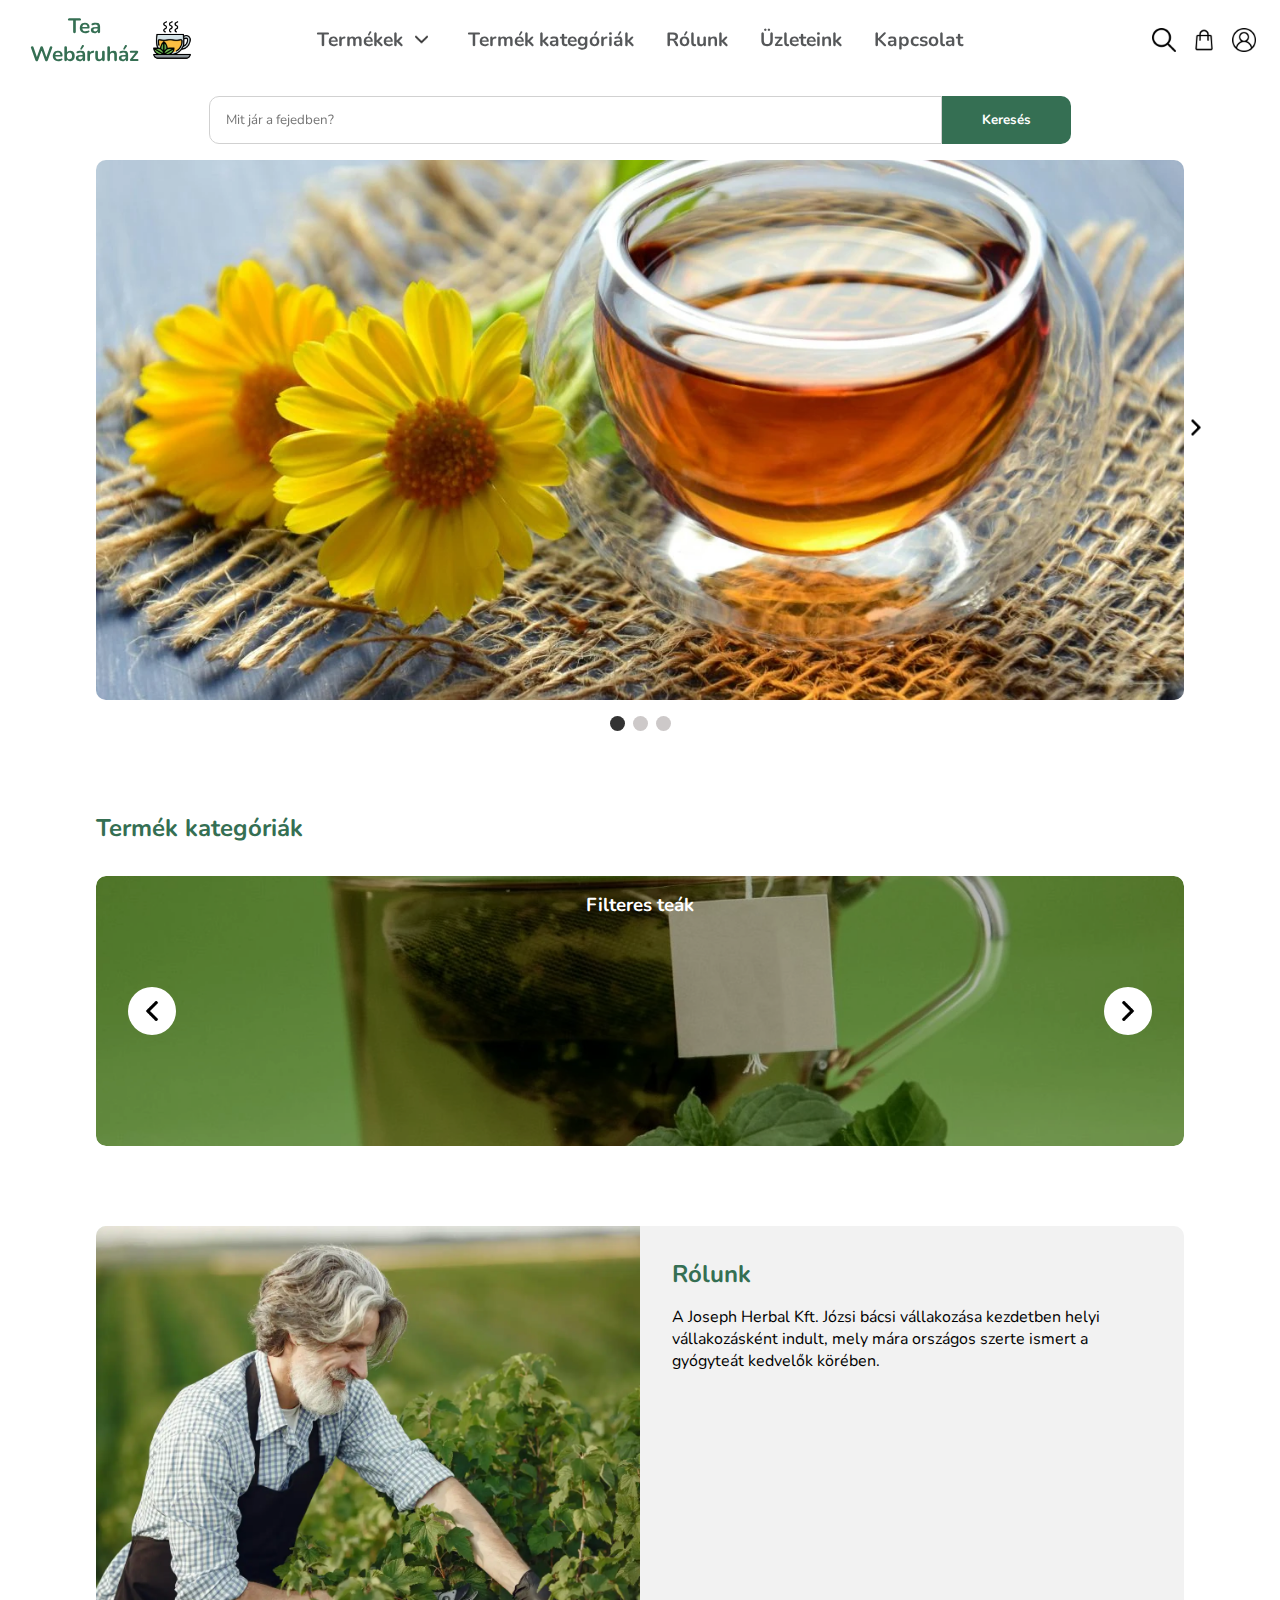
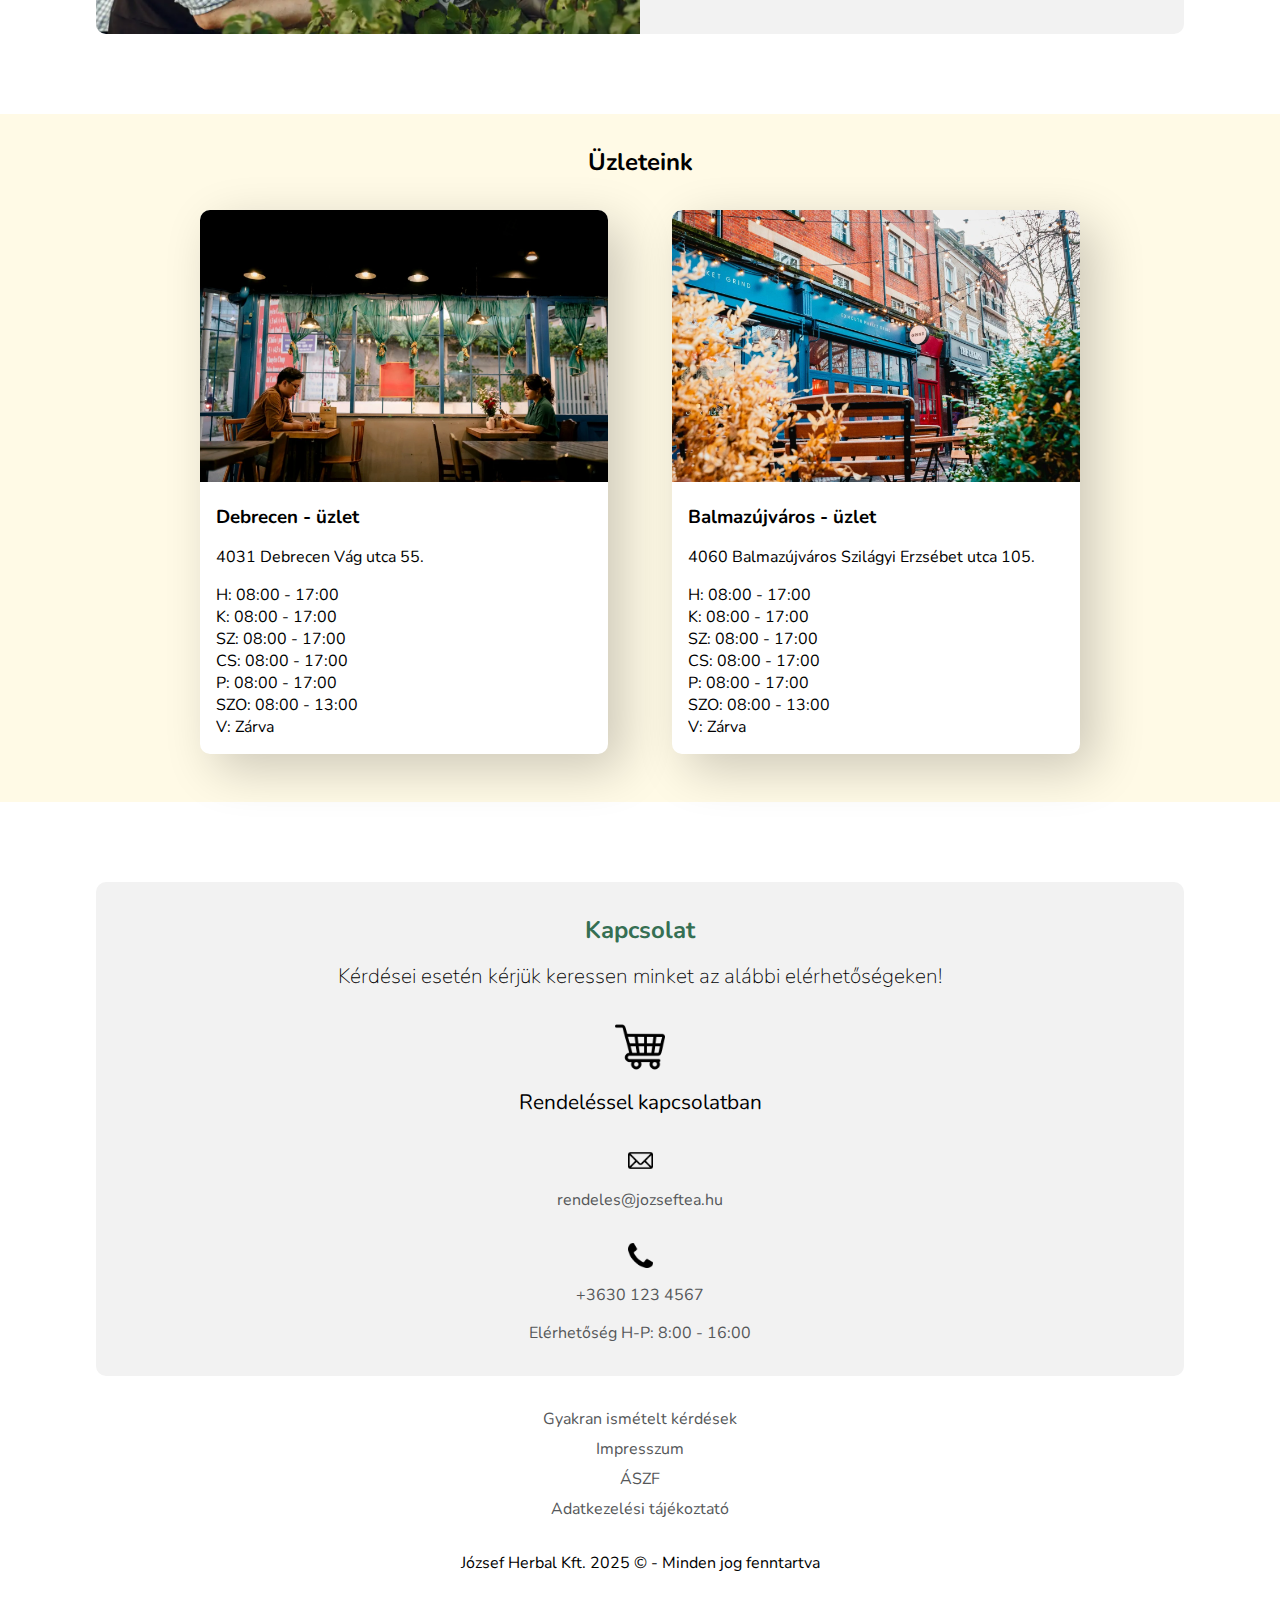
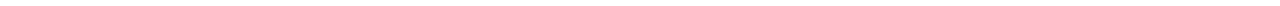
==== commit c38da882: "carousel2 kész," ====
--- a/index.html
+++ b/index.html
@@ -57,12 +57,19 @@
             <div class="carousel2_track-container">
                 <ul class="carousel2_track">
                     <li class="carousel2_slide current-slide">
-                        <a href="product.html"><img class="carousel2_image" src="./assets/photos/Filteres_teák.webp" alt="Filteres teák"></a>
+                        
+                        <a href="product.html"><img class="carousel2_image" src="./assets/photos/Filteres_teák.webp" alt="Filteres teák">
+                            <div class="carosuel2_overlay"></div>
+                            <h3>Filteres teák</h3>
+                        </a>
+                        
                     </li>
                     <li class="carousel2_slide">
+                        <h3>Élvezeti teák</h3>
                         <a href=""><img class="carousel2_image" src="./assets/photos/Élvezeti_teák.webp" alt="Élvezeti teák"></a>
                     </li>
                     <li class="carousel2_slide">
+                        <h3>Ömlesztett gyógyteák</h3>    
                         <a href=""><img class="carousel2_image" src="./assets/photos/Ömlesztett_gyógyteák.webp" alt="Ömlesztett gyógyteák"></a>
                     </li>
                 </ul>
